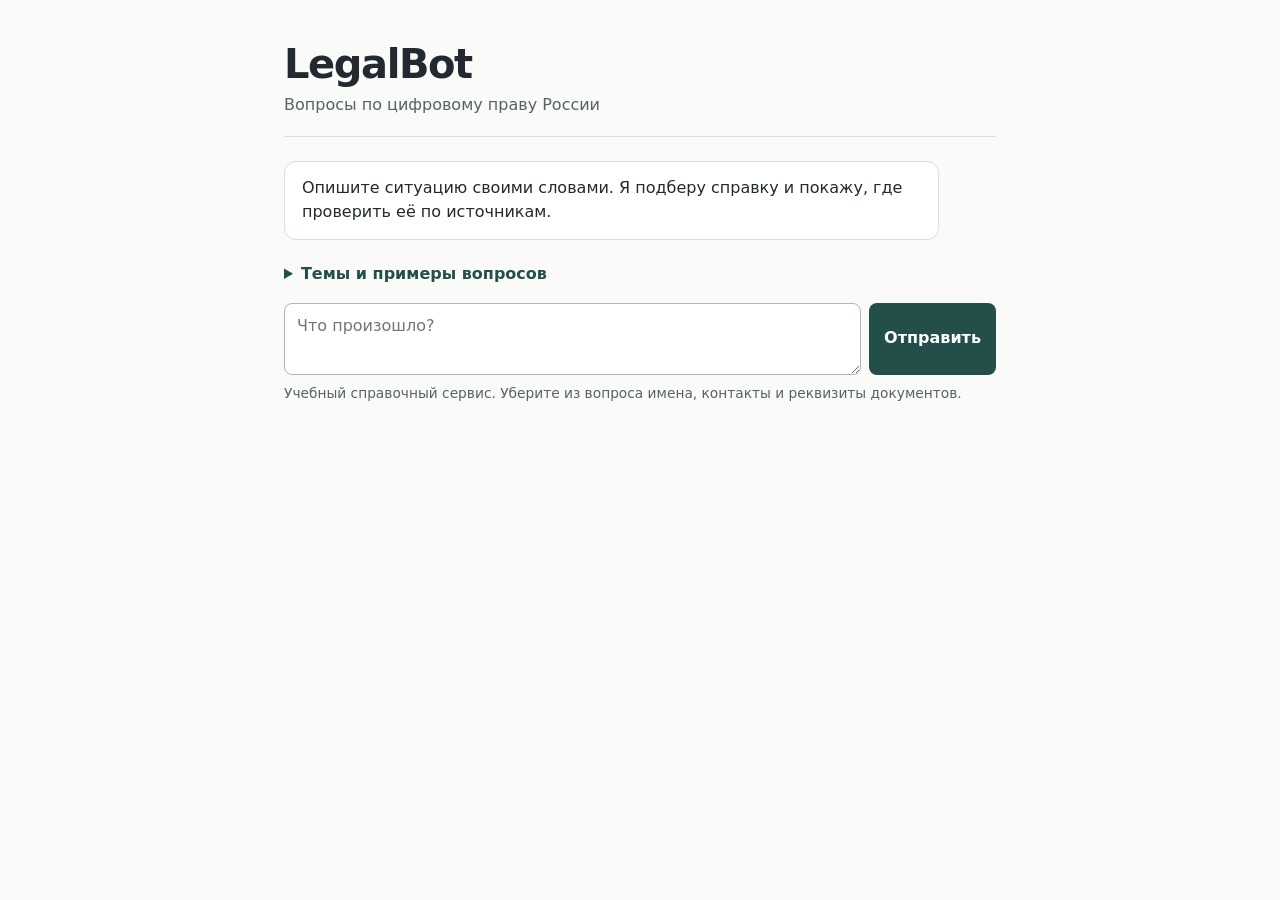
==== site/index.html @ 78eb493a "Add LegalBot and standalone GitHub Pages chat" ====
<!doctype html>
<html lang="ru">
<head>
  <meta charset="utf-8">
  <meta name="viewport" content="width=device-width, initial-scale=1">
  <title>LegalBot — вопросы по цифровому праву</title>
  <link rel="stylesheet" href="./style.css">
  <script src="./config.js" defer></script>
  <script src="./chat.js" defer></script>
</head>
<body>
  <main class="shell">
    <header class="header">
      <h1>LegalBot</h1>
      <p>Вопросы по цифровому праву России</p>
    </header>
    <div id="conversation" class="conversation" role="log" aria-label="Чат">
      <article class="message bot">
        <p>Опишите ситуацию своими словами. Я подберу справку и покажу, где проверить её по источникам.</p>
      </article>
    </div>
    <details class="examples">
      <summary>Темы и примеры вопросов</summary>
      <div id="topics">Загружаем темы…</div>
    </details>
    <form id="question-form">
      <label for="question" class="sr-only">Ваш вопрос</label>
      <div class="composer">
        <textarea id="question" rows="2" minlength="3" maxlength="1200" required placeholder="Что произошло?"></textarea>
        <button id="send">Отправить</button>
      </div>
      <p class="note">Учебный справочный сервис. Уберите из вопроса имена, контакты и реквизиты документов.</p>
    </form>
  </main>
</body>
</html>
---- site/style.css ----
:root {
  color-scheme: light;
  font-family: Inter, system-ui, sans-serif;
  color: #222930;
  background: #fafaf8;
  line-height: 1.55;
  --accent: #234e49;
  --muted: #556367;
  --border: #d9dfda;
}

* { box-sizing: border-box; }
body { margin: 0; }
a { color: var(--accent); text-underline-offset: 0.2em; overflow-wrap: anywhere; }
button, textarea, input { font: inherit; }
button, summary { cursor: pointer; }
:focus-visible { outline: 2px solid #367e71; outline-offset: 3px; }
.shell { max-width: 760px; margin: 0 auto; padding: 42px 24px; }
.header { border-bottom: 1px solid var(--border); padding-bottom: 18px; margin-bottom: 24px; }
.header h1 { margin: 0; line-height: 1.12; font-size: clamp(1.8rem, 4vw, 2.5rem); letter-spacing: -0.035em; }
.header p { margin: 6px 0 0; color: var(--muted); }
.conversation { display: grid; gap: 12px; }
.message { max-width: 92%; padding: 14px 17px; border-radius: 12px; overflow-wrap: anywhere; }
.message p { margin: 0; }
.message.bot { background: #fff; border: 1px solid var(--border); justify-self: start; }
.message.user { background: #e3ede8; justify-self: end; white-space: pre-wrap; }
.message h2 { font-size: 1.15rem; margin: 3px 0 8px; line-height: 1.3; }
.message h3 { font-size: 0.96rem; margin: 14px 0 3px; }
.category, .note { color: var(--muted); font-size: 0.86rem; }
.sources { margin: 0; padding-inline-start: 20px; }
.sources li + li { margin-top: 5px; }
.sources li p { color: var(--muted); }
.examples { margin: 18px 0 12px; }
summary { color: var(--accent); font-weight: 600; padding: 4px 0; }
.topic { padding: 4px 0 4px 12px; border-left: 1px solid var(--border); }
.topic:first-child { margin-top: 8px; }
.composer { display: flex; align-items: stretch; gap: 8px; }
textarea, input { min-width: 0; flex: 1; padding: 10px 12px; color: inherit; border: 1px solid #abbab2; border-radius: 8px; background: #fff; }
textarea { resize: vertical; }
button { padding: 8px 14px; border: 1px solid transparent; border-radius: 8px; background: var(--accent); color: #fff; font-weight: 600; }
button:disabled { opacity: 0.55; cursor: wait; }
.choice { display: block; margin: 6px 0 0; text-align: left; color: var(--accent); background: #f0f5f0; border-color: var(--border); font-weight: 500; }
.note { margin: 8px 0 0; }
.stats-form label { display: block; margin-bottom: 4px; }
#stats section { border-top: 1px solid var(--border); margin-top: 14px; }
#stats h2 { font-size: 1.1rem; margin-bottom: 8px; }
.chart-row { display: grid; align-items: center; grid-template-columns: minmax(0, 2fr) minmax(55px, 1fr) 2.5rem; gap: 8px; font-size: 0.93rem; }
.chart-row span:last-child { text-align: right; }
meter { width: 100%; }
.back { display: inline-block; margin-top: 18px; }
.sr-only { position: absolute; width: 1px; height: 1px; padding: 0; margin: -1px; overflow: hidden; clip-path: inset(50%); white-space: nowrap; }

@media (max-width: 480px) {
  .shell { padding: 26px 14px; }
  .message { max-width: 97%; padding: 11px 12px; }
  .composer { flex-wrap: wrap; }
  .composer > textarea { flex-basis: 100%; }
}
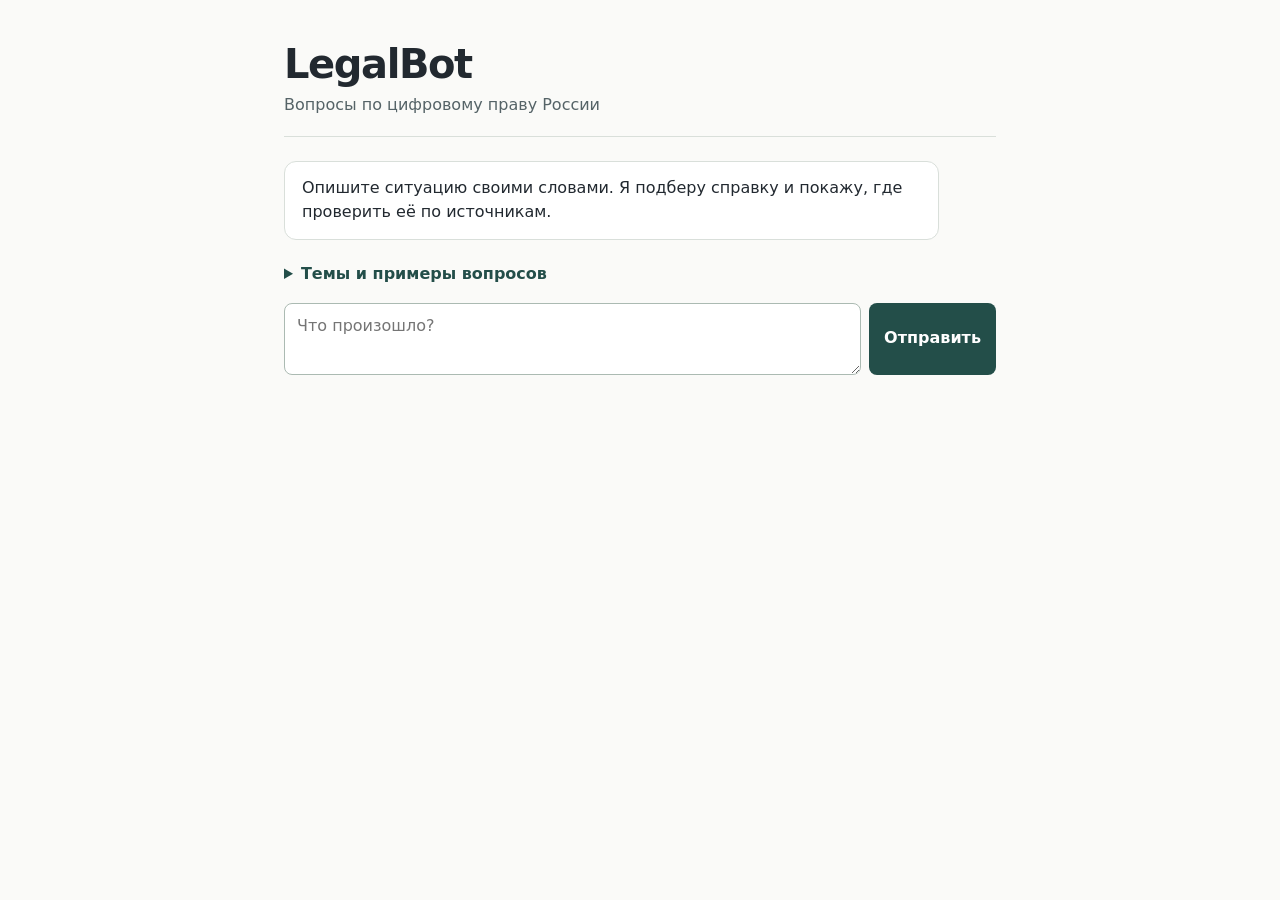
==== commit 1ea3fd2d: "Remove redundant notice from the chat form" ====
--- a/site/index.html
+++ b/site/index.html
@@ -29,7 +29,6 @@
         <textarea id="question" rows="2" minlength="3" maxlength="1200" required placeholder="Что произошло?"></textarea>
         <button id="send">Отправить</button>
       </div>
-      <p class="note">Учебный справочный сервис. Уберите из вопроса имена, контакты и реквизиты документов.</p>
     </form>
   </main>
 </body>
--- a/site/style.css
+++ b/site/style.css
@@ -22,14 +22,22 @@
 .conversation { display: grid; gap: 12px; }
 .message { max-width: 92%; padding: 14px 17px; border-radius: 12px; overflow-wrap: anywhere; }
 .message p { margin: 0; }
+.message .answer + .answer { margin-top: 0.65em; }
 .message.bot { background: #fff; border: 1px solid var(--border); justify-self: start; }
 .message.user { background: #e3ede8; justify-self: end; white-space: pre-wrap; }
 .message h2 { font-size: 1.15rem; margin: 3px 0 8px; line-height: 1.3; }
 .message h3 { font-size: 0.96rem; margin: 14px 0 3px; }
-.category, .note { color: var(--muted); font-size: 0.86rem; }
+.category { color: var(--muted); font-size: 0.86rem; }
 .sources { margin: 0; padding-inline-start: 20px; }
 .sources li + li { margin-top: 5px; }
 .sources li p { color: var(--muted); }
+.legal-norms details + details { margin-top: 6px; }
+.legal-norms blockquote {
+  margin: 8px 0;
+  padding-inline-start: 12px;
+  border-inline-start: 2px solid var(--border);
+  white-space: pre-wrap;
+}
 .examples { margin: 18px 0 12px; }
 summary { color: var(--accent); font-weight: 600; padding: 4px 0; }
 .topic { padding: 4px 0 4px 12px; border-left: 1px solid var(--border); }
@@ -40,7 +48,6 @@
 button { padding: 8px 14px; border: 1px solid transparent; border-radius: 8px; background: var(--accent); color: #fff; font-weight: 600; }
 button:disabled { opacity: 0.55; cursor: wait; }
 .choice { display: block; margin: 6px 0 0; text-align: left; color: var(--accent); background: #f0f5f0; border-color: var(--border); font-weight: 500; }
-.note { margin: 8px 0 0; }
 .stats-form label { display: block; margin-bottom: 4px; }
 #stats section { border-top: 1px solid var(--border); margin-top: 14px; }
 #stats h2 { font-size: 1.1rem; margin-bottom: 8px; }
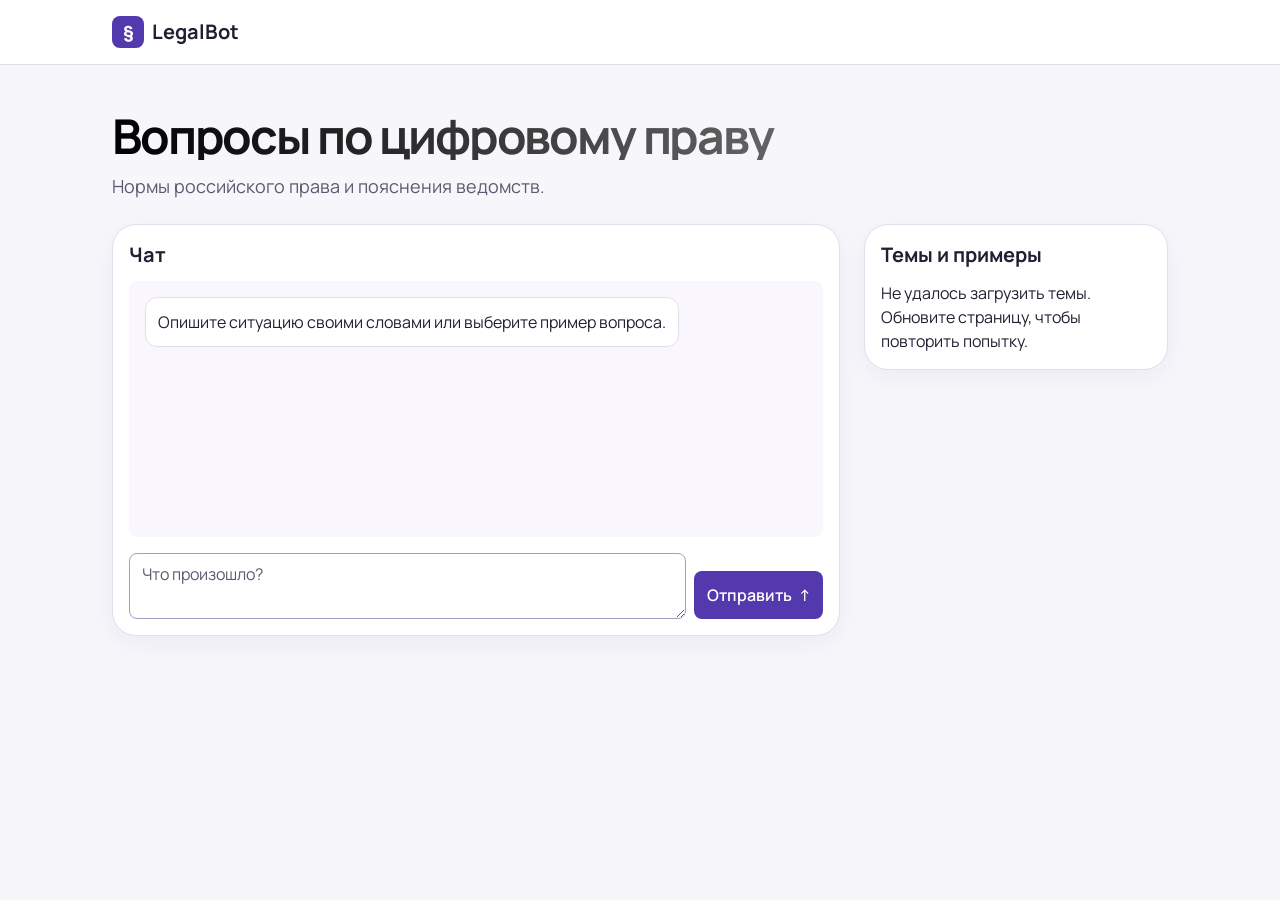
==== commit bfe9f922: "Redesign the LegalBot chat interface" ====
--- a/site/index.html
+++ b/site/index.html
@@ -4,32 +4,53 @@
   <meta charset="utf-8">
   <meta name="viewport" content="width=device-width, initial-scale=1">
   <title>LegalBot — вопросы по цифровому праву</title>
+  <meta name="description" content="Справочный чат по цифровому праву России. Найдите ответ, прочитайте текст статьи и пояснения ведомств.">
+  <meta name="theme-color" content="#f7f6fb">
+  <meta property="og:title" content="LegalBot — вопросы по цифровому праву">
+  <meta property="og:description" content="Ответы на вопросы о персональных данных, покупках в интернете, электронной подписи и других темах цифрового права.">
+  <link rel="icon" type="image/png" href="[data-uri]">
   <link rel="stylesheet" href="./style.css">
   <script src="./config.js" defer></script>
   <script src="./chat.js" defer></script>
 </head>
 <body>
-  <main class="shell">
-    <header class="header">
-      <h1>LegalBot</h1>
-      <p>Вопросы по цифровому праву России</p>
+  <a class="skip-link" href="#question">Перейти к вопросу</a>
+  <header class="masthead">
+    <div class="masthead-inner">
+      <a class="brand" href="./" aria-current="page"><span class="brand-mark" aria-hidden="true">§</span>LegalBot</a>
+    </div>
+  </header>
+  <main class="workspace">
+    <header class="intro">
+      <h1>Вопросы по цифровому праву</h1>
+      <p>Нормы российского права и пояснения ведомств.</p>
     </header>
-    <div id="conversation" class="conversation" role="log" aria-label="Чат">
-      <article class="message bot">
-        <p>Опишите ситуацию своими словами. Я подберу справку и покажу, где проверить её по источникам.</p>
-      </article>
-    </div>
-    <details class="examples">
-      <summary>Темы и примеры вопросов</summary>
-      <div id="topics">Загружаем темы…</div>
-    </details>
-    <form id="question-form">
-      <label for="question" class="sr-only">Ваш вопрос</label>
-      <div class="composer">
-        <textarea id="question" rows="2" minlength="3" maxlength="1200" required placeholder="Что произошло?"></textarea>
-        <button id="send">Отправить</button>
+    <section class="chat" aria-labelledby="chat-title">
+      <header class="chat-header">
+        <h2 id="chat-title">Чат</h2>
+      </header>
+      <div id="conversation" class="conversation" role="log" aria-label="Диалог">
+        <article class="message bot greeting">
+          <p>Опишите ситуацию своими словами или выберите пример вопроса.</p>
+        </article>
       </div>
-    </form>
+      <form id="question-form">
+        <label for="question" class="sr-only">Ваш вопрос</label>
+        <div class="composer">
+          <textarea id="question" rows="2" minlength="3" maxlength="1200" required placeholder="Что произошло?"></textarea>
+          <button id="send">Отправить <span aria-hidden="true">↑</span></button>
+        </div>
+      </form>
+    </section>
+    <aside class="topic-panel" aria-label="Темы и примеры вопросов">
+      <h2>Темы и примеры</h2>
+      <div id="topics" aria-busy="true">
+        <span class="sr-only">Загружаем темы</span>
+        <div class="topic-skeleton" aria-hidden="true"></div>
+        <div class="topic-skeleton" aria-hidden="true"></div>
+        <div class="topic-skeleton" aria-hidden="true"></div>
+      </div>
+    </aside>
   </main>
 </body>
 </html>
--- a/site/style.css
+++ b/site/style.css
@@ -1,12 +1,20 @@
+@import url("https://fonts.googleapis.com/css2?family=Manrope:wght@400;500;600;700&display=swap");
+
 :root {
   color-scheme: light;
-  font-family: Inter, system-ui, sans-serif;
-  color: #222930;
-  background: #fafaf8;
-  line-height: 1.55;
-  --accent: #234e49;
-  --muted: #556367;
-  --border: #d9dfda;
+  font-family: Manrope, system-ui, sans-serif;
+  color: #231f32;
+  background: #f7f6fb;
+  font-size: 1rem;
+  line-height: 1.5rem;
+  --accent: #5438ad;
+  --accent-hover: #442991;
+  --accent-soft: #eee9fb;
+  --muted: #5f586f;
+  --border: #e3deec;
+  --paper: #fff;
+  --panel: #f9f7fd;
+  --motion: cubic-bezier(0.22, 1, 0.36, 1);
 }
 
 * { box-sizing: border-box; }
@@ -14,52 +22,264 @@
 a { color: var(--accent); text-underline-offset: 0.2em; overflow-wrap: anywhere; }
 button, textarea, input { font: inherit; }
 button, summary { cursor: pointer; }
-:focus-visible { outline: 2px solid #367e71; outline-offset: 3px; }
-.shell { max-width: 760px; margin: 0 auto; padding: 42px 24px; }
-.header { border-bottom: 1px solid var(--border); padding-bottom: 18px; margin-bottom: 24px; }
-.header h1 { margin: 0; line-height: 1.12; font-size: clamp(1.8rem, 4vw, 2.5rem); letter-spacing: -0.035em; }
-.header p { margin: 6px 0 0; color: var(--muted); }
-.conversation { display: grid; gap: 12px; }
-.message { max-width: 92%; padding: 14px 17px; border-radius: 12px; overflow-wrap: anywhere; }
+:focus-visible { outline: 2px solid var(--accent); outline-offset: 2px; }
+p { text-wrap: pretty; }
+h1, h2, h3 { text-wrap: balance; }
+
+.skip-link {
+  position: absolute;
+  z-index: 2;
+  top: 8px;
+  left: 8px;
+  transform: translateY(-150%);
+  padding: 8px 12px;
+  border-radius: 8px;
+  background: var(--paper);
+}
+.skip-link:focus { transform: none; }
+.masthead {
+  background: var(--paper);
+  box-shadow: 0 1px var(--border);
+}
+.masthead-inner, .workspace {
+  max-width: 1120px;
+  margin-inline: auto;
+  padding-inline: 32px;
+}
+.masthead-inner { padding-block: 16px; }
+.brand {
+  display: inline-flex;
+  align-items: center;
+  gap: 8px;
+  color: #231f32;
+  text-decoration: none;
+  font-size: 1.25rem;
+  line-height: 1.75rem;
+  font-weight: 700;
+}
+.brand-mark {
+  display: grid;
+  place-items: center;
+  width: 32px;
+  height: 32px;
+  border-radius: 8px;
+  background: var(--accent);
+  color: #fff;
+}
+.workspace {
+  display: grid;
+  grid-template-columns: minmax(0, 1fr) minmax(0, 304px);
+  align-items: start;
+  gap: 24px;
+  padding-block: 48px;
+}
+.intro { grid-column: 1 / -1; }
+.intro h1 {
+  max-width: 680px;
+  margin: 0;
+  font-size: 3rem;
+  line-height: 1;
+  letter-spacing: -0.045em;
+  font-weight: 700;
+  color: #211835;
+}
+@supports (background-clip: text) {
+  .intro h1 {
+    background-image: linear-gradient(90deg, #000, #666);
+    background-clip: text;
+    color: transparent;
+  }
+}
+.intro p {
+  max-width: 680px;
+  margin: 12px 0 0;
+  color: var(--muted);
+  font-size: 1.125rem;
+  line-height: 1.75rem;
+}
+.chat, .topic-panel {
+  border: 1px solid var(--border);
+  border-radius: 24px;
+  background: var(--paper);
+  box-shadow: 0 8px 24px rgb(49 34 81 / 5%);
+  min-width: 0;
+}
+.chat { padding: 16px; }
+.chat-header, .topic-panel > h2 { margin-bottom: 12px; }
+.chat-header h2, .topic-panel > h2 {
+  font-size: 1.25rem;
+  line-height: 1.75rem;
+  font-weight: 700;
+}
+.chat-header h2 { margin: 0; }
+.conversation {
+  display: grid;
+  gap: 12px;
+  align-content: start;
+  min-height: 256px;
+  max-height: min(52vh, 576px);
+  overflow: auto;
+  padding: 16px;
+  border-radius: 8px;
+  background: var(--panel);
+  scrollbar-color: #a79bbf var(--panel);
+}
+.message {
+  min-width: 0;
+  padding: 12px;
+  overflow-wrap: anywhere;
+  animation: message-in 500ms var(--motion) both;
+}
+@keyframes message-in {
+  from { opacity: 0; transform: translateY(8px); }
+  to { opacity: 1; transform: none; }
+}
 .message p { margin: 0; }
-.message .answer + .answer { margin-top: 0.65em; }
-.message.bot { background: #fff; border: 1px solid var(--border); justify-self: start; }
-.message.user { background: #e3ede8; justify-self: end; white-space: pre-wrap; }
-.message h2 { font-size: 1.15rem; margin: 3px 0 8px; line-height: 1.3; }
-.message h3 { font-size: 0.96rem; margin: 14px 0 3px; }
-.category { color: var(--muted); font-size: 0.86rem; }
-.sources { margin: 0; padding-inline-start: 20px; }
-.sources li + li { margin-top: 5px; }
+.message .answer { max-width: 65ch; }
+.message .answer + .answer { margin-top: 12px; }
+.message.bot {
+  background: var(--paper);
+  border: 1px solid var(--border);
+  justify-self: start;
+  border-radius: 12px;
+}
+.message.bot:not(.greeting) { width: 100%; }
+.message.user {
+  max-width: 88%;
+  background: var(--accent-soft);
+  color: #31204e;
+  justify-self: end;
+  white-space: pre-wrap;
+  border-radius: 12px;
+}
+.message h2 {
+  font-size: 1.25rem;
+  line-height: 1.75rem;
+  margin: 4px 0 8px;
+}
+.message h3 {
+  font-size: 1rem;
+  line-height: 1.5rem;
+  margin: 16px 0 4px;
+}
+.category { color: var(--muted); font-size: 0.875rem; line-height: 1.25rem; }
+.sources { margin: 0; padding-inline-start: 16px; }
+.sources li + li { margin-top: 8px; }
 .sources li p { color: var(--muted); }
-.legal-norms details + details { margin-top: 6px; }
+.legal-norms details {
+  padding: 8px 12px;
+  border: 1px solid var(--border);
+  border-radius: 8px;
+  background: var(--panel);
+}
+.legal-norms details + details { margin-top: 8px; }
 .legal-norms blockquote {
-  margin: 8px 0;
-  padding-inline-start: 12px;
-  border-inline-start: 2px solid var(--border);
+  max-width: 65ch;
+  margin: 8px 0 0;
+  padding: 12px;
+  border-radius: 4px;
+  background: var(--paper);
   white-space: pre-wrap;
 }
-.examples { margin: 18px 0 12px; }
-summary { color: var(--accent); font-weight: 600; padding: 4px 0; }
-.topic { padding: 4px 0 4px 12px; border-left: 1px solid var(--border); }
-.topic:first-child { margin-top: 8px; }
+summary { color: var(--accent); font-weight: 600; text-wrap: pretty; }
+summary:hover, a:hover { color: var(--accent-hover); }
+.topic-panel { padding: 16px; }
+.topic-panel > h2 { margin-top: 0; }
+.topic {
+  padding: 8px;
+  border: 1px solid var(--border);
+  border-radius: 8px;
+}
+.topic + .topic { margin-top: 8px; }
+.topic[open] { background: var(--panel); }
+.topic summary { font-size: 0.875rem; line-height: 1.25rem; }
+.topic-skeleton {
+  height: 40px;
+  border-radius: 8px;
+  background: var(--panel);
+}
+.topic-skeleton + .topic-skeleton { margin-top: 8px; }
+.chat form { margin-top: 16px; }
 .composer { display: flex; align-items: stretch; gap: 8px; }
-textarea, input { min-width: 0; flex: 1; padding: 10px 12px; color: inherit; border: 1px solid #abbab2; border-radius: 8px; background: #fff; }
+textarea, input {
+  min-width: 0;
+  flex: 1;
+  padding: 8px 12px;
+  color: inherit;
+  border: 1px solid #a79bbf;
+  border-radius: 8px;
+  background: var(--paper);
+}
 textarea { resize: vertical; }
-button { padding: 8px 14px; border: 1px solid transparent; border-radius: 8px; background: var(--accent); color: #fff; font-weight: 600; }
+textarea::placeholder { color: var(--muted); }
+button {
+  padding: 8px 12px;
+  border: 1px solid transparent;
+  border-radius: 8px;
+  background: var(--accent);
+  color: #fff;
+  font-weight: 600;
+  transition: transform 500ms var(--motion), opacity 300ms var(--motion);
+}
+#send { align-self: end; min-height: 48px; }
+#send span { margin-inline-start: 4px; }
+button:hover:not(:disabled) { background: var(--accent-hover); }
+button:active:not(:disabled) { transform: scale(0.98); }
 button:disabled { opacity: 0.55; cursor: wait; }
-.choice { display: block; margin: 6px 0 0; text-align: left; color: var(--accent); background: #f0f5f0; border-color: var(--border); font-weight: 500; }
+.choice {
+  display: block;
+  margin-top: 8px;
+  text-align: left;
+  color: var(--accent);
+  background: var(--accent-soft);
+  font-weight: 600;
+}
+.choice:hover:not(:disabled) { background: #e7dff8; }
+.topic .choice { font-size: 0.875rem; line-height: 1.25rem; }
+
+.shell { max-width: 760px; margin-inline: auto; padding: 40px 24px; }
+.header { margin-bottom: 24px; }
+.header h1 { margin: 0; font-size: 2.25rem; line-height: 2.5rem; }
+.header p { margin: 8px 0 0; color: var(--muted); }
 .stats-form label { display: block; margin-bottom: 4px; }
-#stats section { border-top: 1px solid var(--border); margin-top: 14px; }
-#stats h2 { font-size: 1.1rem; margin-bottom: 8px; }
-.chart-row { display: grid; align-items: center; grid-template-columns: minmax(0, 2fr) minmax(55px, 1fr) 2.5rem; gap: 8px; font-size: 0.93rem; }
-.chart-row span:last-child { text-align: right; }
+#stats section { border: 1px solid var(--border); border-radius: 12px; padding: 12px; margin-top: 12px; }
+#stats h2 { font-size: 1.125rem; line-height: 1.75rem; margin: 0 0 8px; }
+.chart-row {
+  display: grid;
+  align-items: center;
+  grid-template-columns: minmax(0, 2fr) minmax(0, 1fr) 2.5rem;
+  gap: 8px;
+  font-size: 0.875rem;
+  line-height: 1.25rem;
+}
+.chart-row span:last-child { text-align: right; font-variant-numeric: tabular-nums; }
 meter { width: 100%; }
-.back { display: inline-block; margin-top: 18px; }
-.sr-only { position: absolute; width: 1px; height: 1px; padding: 0; margin: -1px; overflow: hidden; clip-path: inset(50%); white-space: nowrap; }
-
+.back { display: inline-block; margin-top: 16px; }
+.sr-only {
+  position: absolute;
+  width: 1px;
+  height: 1px;
+  padding: 0;
+  margin: 0;
+  overflow: hidden;
+  clip-path: inset(50%);
+  white-space: nowrap;
+}
+
+@media (max-width: 780px) {
+  .workspace { grid-template-columns: minmax(0, 1fr); padding-block: 32px; }
+  .masthead-inner, .workspace { padding-inline: 16px; }
+  .intro h1 { font-size: 2.25rem; line-height: 2.5rem; }
+}
 @media (max-width: 480px) {
-  .shell { padding: 26px 14px; }
-  .message { max-width: 97%; padding: 11px 12px; }
+  .workspace { gap: 16px; }
+  .chat, .topic-panel { padding: 12px; border-radius: 16px; }
+  .conversation { padding: 8px; border-radius: 4px; min-height: 192px; max-height: 48vh; }
+  .message.user { max-width: 95%; }
   .composer { flex-wrap: wrap; }
   .composer > textarea { flex-basis: 100%; }
-}
+  #send { width: 100%; }
+}
+@media (prefers-reduced-motion: reduce) {
+  *, *::before, *::after { animation: none !important; transition: none !important; }
+}
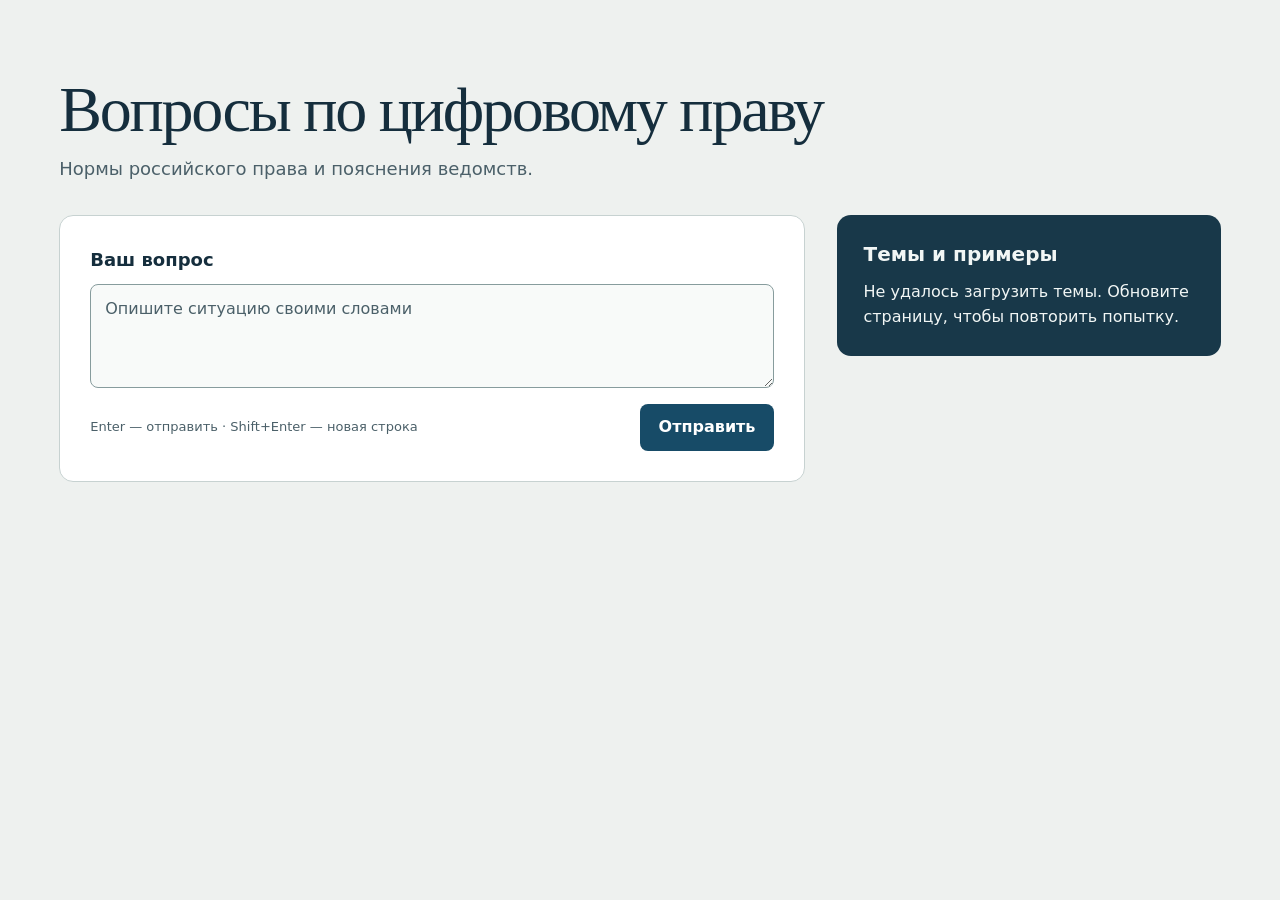
==== commit 28aa2839: "Redesign LegalBot around the question form" ====
--- a/site/index.html
+++ b/site/index.html
@@ -5,7 +5,7 @@
   <meta name="viewport" content="width=device-width, initial-scale=1">
   <title>LegalBot — вопросы по цифровому праву</title>
   <meta name="description" content="Справочный чат по цифровому праву России. Найдите ответ, прочитайте текст статьи и пояснения ведомств.">
-  <meta name="theme-color" content="#f7f6fb">
+  <meta name="theme-color" content="#eef1ef">
   <meta property="og:title" content="LegalBot — вопросы по цифровому праву">
   <meta property="og:description" content="Ответы на вопросы о персональных данных, покупках в интернете, электронной подписи и других темах цифрового права.">
   <link rel="icon" type="image/png" href="[data-uri]">
@@ -15,35 +15,25 @@
 </head>
 <body>
   <a class="skip-link" href="#question">Перейти к вопросу</a>
-  <header class="masthead">
-    <div class="masthead-inner">
-      <a class="brand" href="./" aria-current="page"><span class="brand-mark" aria-hidden="true">§</span>LegalBot</a>
-    </div>
-  </header>
   <main class="workspace">
     <header class="intro">
       <h1>Вопросы по цифровому праву</h1>
       <p>Нормы российского права и пояснения ведомств.</p>
     </header>
-    <section class="chat" aria-labelledby="chat-title">
-      <header class="chat-header">
-        <h2 id="chat-title">Чат</h2>
-      </header>
-      <div id="conversation" class="conversation" role="log" aria-label="Диалог">
-        <article class="message bot greeting">
-          <p>Опишите ситуацию своими словами или выберите пример вопроса.</p>
-        </article>
-      </div>
-      <form id="question-form">
-        <label for="question" class="sr-only">Ваш вопрос</label>
-        <div class="composer">
-          <textarea id="question" rows="2" minlength="3" maxlength="1200" required placeholder="Что произошло?"></textarea>
-          <button id="send">Отправить <span aria-hidden="true">↑</span></button>
+    <section class="chat" aria-label="Чат">
+      <form id="question-form" class="question-form">
+        <label for="question">Ваш вопрос</label>
+        <textarea id="question" rows="3" minlength="3" maxlength="1200" required placeholder="Опишите ситуацию своими словами"></textarea>
+        <div class="question-actions">
+          <p class="keyboard-hint">Enter — отправить · Shift+Enter — новая строка</p>
+          <button id="send" type="submit">Отправить</button>
         </div>
       </form>
+      <div id="conversation" class="conversation" role="log" aria-label="Диалог"></div>
+      <a class="ask-again" href="#question">Задать ещё вопрос</a>
     </section>
-    <aside class="topic-panel" aria-label="Темы и примеры вопросов">
-      <h2>Темы и примеры</h2>
+    <aside class="topic-panel" aria-labelledby="topics-title">
+      <h2 id="topics-title">Темы и примеры</h2>
       <div id="topics" aria-busy="true">
         <span class="sr-only">Загружаем темы</span>
         <div class="topic-skeleton" aria-hidden="true"></div>
--- a/site/style.css
+++ b/site/style.css
@@ -1,285 +1,377 @@
-@import url("https://fonts.googleapis.com/css2?family=Manrope:wght@400;500;600;700&display=swap");
+@font-face {
+  font-family: "PT Serif";
+  src: url("./pt-serif-regular.ttf") format("truetype");
+  font-style: normal;
+  font-weight: 400;
+  font-display: swap;
+}
 
 :root {
   color-scheme: light;
-  font-family: Manrope, system-ui, sans-serif;
-  color: #231f32;
-  background: #f7f6fb;
-  font-size: 1rem;
-  line-height: 1.5rem;
-  --accent: #5438ad;
-  --accent-hover: #442991;
-  --accent-soft: #eee9fb;
-  --muted: #5f586f;
-  --border: #e3deec;
+  font-family: "Segoe UI", system-ui, sans-serif;
+  color: #152e3d;
+  background: #eef1ef;
+  line-height: 1.55;
+  scrollbar-color: #8b9c9e #eef1ef;
+  --ink: #152e3d;
+  --muted: #4b6069;
   --paper: #fff;
-  --panel: #f9f7fd;
-  --motion: cubic-bezier(0.22, 1, 0.36, 1);
+  --surface: #f8faf9;
+  --line: #c7d2d1;
+  --control-line: #879c9d;
+  --accent: #174b67;
+  --accent-hover: #103749;
+  --accent-soft: #e0edf1;
+  --rail: #183849;
+  --rail-open: #244b5c;
+  --rail-line: #537081;
+  --rail-ink: #f1f6f5;
+  --tab: #f1d286;
+  --radius: 14px;
 }
 
 * { box-sizing: border-box; }
 body { margin: 0; }
-a { color: var(--accent); text-underline-offset: 0.2em; overflow-wrap: anywhere; }
+a {
+  color: var(--accent);
+  text-underline-offset: 0.2em;
+  overflow-wrap: anywhere;
+}
+a:hover { color: var(--accent-hover); }
 button, textarea, input { font: inherit; }
 button, summary { cursor: pointer; }
-:focus-visible { outline: 2px solid var(--accent); outline-offset: 2px; }
-p { text-wrap: pretty; }
-h1, h2, h3 { text-wrap: balance; }
+:focus-visible {
+  outline: 2px solid var(--accent);
+  outline-offset: 3px;
+}
+::selection { background: var(--tab); color: var(--ink); }
 
 .skip-link {
   position: absolute;
   z-index: 2;
-  top: 8px;
-  left: 8px;
-  transform: translateY(-150%);
-  padding: 8px 12px;
+  inset: 12px auto auto 12px;
+  clip-path: inset(50%);
+  padding: 12px 16px;
   border-radius: 8px;
   background: var(--paper);
 }
-.skip-link:focus { transform: none; }
-.masthead {
-  background: var(--paper);
-  box-shadow: 0 1px var(--border);
-}
-.masthead-inner, .workspace {
-  max-width: 1120px;
+.skip-link:focus { clip-path: none; }
+
+.workspace, .admin {
   margin-inline: auto;
-  padding-inline: 32px;
-}
-.masthead-inner { padding-block: 16px; }
-.brand {
-  display: inline-flex;
-  align-items: center;
-  gap: 8px;
-  color: #231f32;
-  text-decoration: none;
-  font-size: 1.25rem;
-  line-height: 1.75rem;
-  font-weight: 700;
-}
-.brand-mark {
-  display: grid;
-  place-items: center;
-  width: 32px;
-  height: 32px;
-  border-radius: 8px;
-  background: var(--accent);
-  color: #fff;
+  padding: clamp(36px, 6vw, 80px) clamp(20px, 4vw, 52px);
 }
 .workspace {
   display: grid;
-  grid-template-columns: minmax(0, 1fr) minmax(0, 304px);
+  grid-template-columns: minmax(0, 1fr) minmax(290px, 33%);
   align-items: start;
-  gap: 24px;
-  padding-block: 48px;
-}
-.intro { grid-column: 1 / -1; }
+  gap: 32px;
+  max-width: 1264px;
+}
+.workspace > .intro { grid-column: 1 / -1; }
+
 .intro h1 {
-  max-width: 680px;
   margin: 0;
-  font-size: 3rem;
-  line-height: 1;
-  letter-spacing: -0.045em;
-  font-weight: 700;
-  color: #211835;
-}
-@supports (background-clip: text) {
-  .intro h1 {
-    background-image: linear-gradient(90deg, #000, #666);
-    background-clip: text;
-    color: transparent;
-  }
+  max-width: 24ch;
+  font-family: "PT Serif", Georgia, serif;
+  font-size: clamp(2.35rem, 5vw, 4.4rem);
+  font-weight: 400;
+  line-height: 1.04;
+  letter-spacing: -0.035em;
+  text-wrap: balance;
 }
 .intro p {
-  max-width: 680px;
   margin: 12px 0 0;
+  max-width: 65ch;
   color: var(--muted);
+  font-size: clamp(1rem, 1.5vw, 1.125rem);
+}
+
+.question-form, .stats-form {
+  padding: clamp(18px, 3vw, 30px);
+  border: 1px solid var(--line);
+  border-radius: var(--radius);
+  background: var(--paper);
+}
+.question-form label, .stats-form label {
+  display: block;
+  margin-bottom: 10px;
   font-size: 1.125rem;
-  line-height: 1.75rem;
-}
-.chat, .topic-panel {
-  border: 1px solid var(--border);
-  border-radius: 24px;
-  background: var(--paper);
-  box-shadow: 0 8px 24px rgb(49 34 81 / 5%);
-  min-width: 0;
-}
-.chat { padding: 16px; }
-.chat-header, .topic-panel > h2 { margin-bottom: 12px; }
-.chat-header h2, .topic-panel > h2 {
-  font-size: 1.25rem;
-  line-height: 1.75rem;
-  font-weight: 700;
-}
-.chat-header h2 { margin: 0; }
-.conversation {
-  display: grid;
-  gap: 12px;
-  align-content: start;
-  min-height: 256px;
-  max-height: min(52vh, 576px);
-  overflow: auto;
-  padding: 16px;
-  border-radius: 8px;
-  background: var(--panel);
-  scrollbar-color: #a79bbf var(--panel);
-}
-.message {
-  min-width: 0;
-  padding: 12px;
-  overflow-wrap: anywhere;
-  animation: message-in 500ms var(--motion) both;
-}
-@keyframes message-in {
-  from { opacity: 0; transform: translateY(8px); }
-  to { opacity: 1; transform: none; }
-}
-.message p { margin: 0; }
-.message .answer { max-width: 65ch; }
-.message .answer + .answer { margin-top: 12px; }
-.message.bot {
-  background: var(--paper);
-  border: 1px solid var(--border);
-  justify-self: start;
-  border-radius: 12px;
-}
-.message.bot:not(.greeting) { width: 100%; }
-.message.user {
-  max-width: 88%;
-  background: var(--accent-soft);
-  color: #31204e;
-  justify-self: end;
-  white-space: pre-wrap;
-  border-radius: 12px;
-}
-.message h2 {
-  font-size: 1.25rem;
-  line-height: 1.75rem;
-  margin: 4px 0 8px;
-}
-.message h3 {
-  font-size: 1rem;
-  line-height: 1.5rem;
-  margin: 16px 0 4px;
-}
-.category { color: var(--muted); font-size: 0.875rem; line-height: 1.25rem; }
-.sources { margin: 0; padding-inline-start: 16px; }
-.sources li + li { margin-top: 8px; }
-.sources li p { color: var(--muted); }
-.legal-norms details {
-  padding: 8px 12px;
-  border: 1px solid var(--border);
-  border-radius: 8px;
-  background: var(--panel);
-}
-.legal-norms details + details { margin-top: 8px; }
-.legal-norms blockquote {
-  max-width: 65ch;
-  margin: 8px 0 0;
-  padding: 12px;
-  border-radius: 4px;
-  background: var(--paper);
-  white-space: pre-wrap;
-}
-summary { color: var(--accent); font-weight: 600; text-wrap: pretty; }
-summary:hover, a:hover { color: var(--accent-hover); }
-.topic-panel { padding: 16px; }
-.topic-panel > h2 { margin-top: 0; }
-.topic {
-  padding: 8px;
-  border: 1px solid var(--border);
-  border-radius: 8px;
-}
-.topic + .topic { margin-top: 8px; }
-.topic[open] { background: var(--panel); }
-.topic summary { font-size: 0.875rem; line-height: 1.25rem; }
-.topic-skeleton {
-  height: 40px;
-  border-radius: 8px;
-  background: var(--panel);
-}
-.topic-skeleton + .topic-skeleton { margin-top: 8px; }
-.chat form { margin-top: 16px; }
-.composer { display: flex; align-items: stretch; gap: 8px; }
+  font-weight: 650;
+}
 textarea, input {
   min-width: 0;
-  flex: 1;
-  padding: 8px 12px;
-  color: inherit;
-  border: 1px solid #a79bbf;
+  padding: 12px 14px;
+  color: var(--ink);
+  caret-color: var(--accent);
+  border: 1px solid var(--control-line);
   border-radius: 8px;
-  background: var(--paper);
-}
-textarea { resize: vertical; }
+  background: var(--surface);
+}
+textarea {
+  display: block;
+  width: 100%;
+  min-height: 104px;
+  resize: vertical;
+  scroll-margin-top: 20px;
+}
 textarea::placeholder { color: var(--muted); }
+
+.question-actions, .composer {
+  display: flex;
+  align-items: stretch;
+  gap: 12px;
+}
+.question-actions {
+  align-items: center;
+  justify-content: space-between;
+  margin-top: 16px;
+}
+.question-actions button { margin-inline-start: auto; }
+.keyboard-hint {
+  margin: 0;
+  color: var(--muted);
+  font-size: 0.8125rem;
+}
+
 button {
-  padding: 8px 12px;
+  min-height: 44px;
+  padding: 10px 18px;
   border: 1px solid transparent;
   border-radius: 8px;
   background: var(--accent);
   color: #fff;
-  font-weight: 600;
-  transition: transform 500ms var(--motion), opacity 300ms var(--motion);
-}
-#send { align-self: end; min-height: 48px; }
-#send span { margin-inline-start: 4px; }
+  font-weight: 650;
+}
 button:hover:not(:disabled) { background: var(--accent-hover); }
-button:active:not(:disabled) { transform: scale(0.98); }
-button:disabled { opacity: 0.55; cursor: wait; }
+button:disabled {
+  background: var(--accent-soft);
+  color: var(--accent);
+  cursor: wait;
+}
+
+.conversation {
+  display: grid;
+  grid-template-columns: minmax(0, 1fr);
+  gap: 16px;
+}
+.message {
+  min-width: 0;
+  overflow-wrap: anywhere;
+  scroll-margin-block-start: 20px;
+}
+.message:first-child { margin-top: 24px; }
+.message p { margin: 0; }
+.message .answer { max-width: 70ch; }
+.message .answer + .answer { margin-top: 12px; }
+.message.bot {
+  padding: clamp(16px, 3vw, 28px);
+  border: 1px solid var(--line);
+  border-radius: var(--radius);
+  background: var(--paper);
+}
+.message.user {
+  max-width: 88%;
+  padding: 10px 16px;
+  justify-self: end;
+  border-radius: 12px 12px 3px 12px;
+  background: var(--accent-soft);
+  white-space: pre-wrap;
+}
+.message h2 {
+  margin: 4px 0 12px;
+  font-size: clamp(1.25rem, 2vw, 1.65rem);
+  line-height: 1.23;
+}
+.message h3 {
+  margin: 22px 0 6px;
+  font-size: 1rem;
+  line-height: 1.4;
+}
+.category {
+  color: var(--muted);
+  font-size: 0.875rem;
+}
+.sources { margin: 0; padding-inline-start: 20px; }
+.sources li + li { margin-top: 10px; }
+.sources li p { color: var(--muted); }
+
+.legal-norms details { border-top: 1px solid var(--line); }
+.legal-norms details:last-child { border-bottom: 1px solid var(--line); }
+.legal-norms details > a {
+  display: inline-block;
+  margin: 2px 0 8px;
+}
+.legal-norms blockquote {
+  max-width: 70ch;
+  margin: 0 0 12px;
+  padding: 12px 14px;
+  border-radius: 8px;
+  background: var(--surface);
+  white-space: pre-wrap;
+}
+.ask-again {
+  display: inline-block;
+  padding-block: 11px;
+  font-weight: 650;
+}
+.conversation:empty + .ask-again { display: none; }
+
+summary {
+  display: flex;
+  align-items: center;
+  justify-content: space-between;
+  gap: 14px;
+  min-height: 44px;
+  padding-block: 10px;
+  font-weight: 650;
+}
+summary::-webkit-details-marker { display: none; }
+summary::after {
+  content: "";
+  width: 6px;
+  height: 6px;
+  flex: none;
+  margin-inline-end: 3px;
+  border-inline-end: 2px solid currentColor;
+  border-block-end: 2px solid currentColor;
+  transform: rotate(45deg);
+  transition: transform 180ms ease-out;
+}
+details[open] > summary::after { transform: rotate(225deg); }
+.legal-norms summary { color: var(--accent); }
+.legal-norms summary:hover { color: var(--accent-hover); }
+
+.topic-panel {
+  min-width: 0;
+  padding: clamp(18px, 2.5vw, 26px);
+  border-radius: var(--radius);
+  background: var(--rail);
+  color: var(--rail-ink);
+}
+.topic-panel h2 {
+  margin: 0 0 13px;
+  font-size: 1.25rem;
+  line-height: 1.3;
+  font-weight: 650;
+}
+.topic {
+  border-top: 1px solid var(--rail-line);
+}
+.topic summary {
+  margin-inline: -8px;
+  padding-inline: 8px;
+  border-radius: 6px;
+  font-size: 0.9375rem;
+  line-height: 1.32;
+}
+.topic summary:hover { background: var(--rail-open); }
+.topic-panel :focus-visible { outline-color: var(--tab); }
+.topic[open] {
+  margin-inline: -8px;
+  padding: 0 8px 8px;
+  background: var(--rail-open);
+}
+.topic[open] > summary { color: var(--tab); }
+.topic-skeleton {
+  height: 45px;
+  border-top: 1px solid var(--rail-line);
+}
 .choice {
   display: block;
   margin-top: 8px;
   text-align: left;
   color: var(--accent);
   background: var(--accent-soft);
-  font-weight: 600;
-}
-.choice:hover:not(:disabled) { background: #e7dff8; }
-.topic .choice { font-size: 0.875rem; line-height: 1.25rem; }
-
-.shell { max-width: 760px; margin-inline: auto; padding: 40px 24px; }
-.header { margin-bottom: 24px; }
-.header h1 { margin: 0; font-size: 2.25rem; line-height: 2.5rem; }
-.header p { margin: 8px 0 0; color: var(--muted); }
-.stats-form label { display: block; margin-bottom: 4px; }
-#stats section { border: 1px solid var(--border); border-radius: 12px; padding: 12px; margin-top: 12px; }
-#stats h2 { font-size: 1.125rem; line-height: 1.75rem; margin: 0 0 8px; }
+}
+.choice:hover:not(:disabled) { background: #d0e3eb; }
+.topic .choice {
+  width: 100%;
+  margin-top: 4px;
+  padding: 9px 10px;
+  border-color: transparent;
+  color: var(--rail-ink);
+  background: transparent;
+  font-size: 0.875rem;
+  font-weight: 500;
+  line-height: 1.4;
+}
+.topic .choice:hover:not(:disabled) {
+  background: var(--rail);
+  border-color: var(--rail-line);
+}
+
+.admin { max-width: 880px; }
+.admin .intro { margin: 20px 0 30px; }
+.admin .intro h1 { font-size: clamp(2.3rem, 5vw, 3.8rem); }
+.back { display: inline-block; font-weight: 650; }
+.stats-form { max-width: 620px; }
+.stats-form input { flex: 1; }
+#status { margin: 0; }
+#status:not(:empty) { margin-top: 16px; }
+#stats { margin-top: 28px; }
+#stats > p {
+  margin: 0 0 16px;
+  font-size: 1.125rem;
+  font-weight: 650;
+}
+#stats section {
+  padding: 16px 0;
+  border-top: 1px solid var(--line);
+}
+#stats h2 {
+  margin: 0 0 8px;
+  font-size: 1.125rem;
+}
+#stats section p { margin: 0; color: var(--muted); }
 .chart-row {
   display: grid;
   align-items: center;
-  grid-template-columns: minmax(0, 2fr) minmax(0, 1fr) 2.5rem;
-  gap: 8px;
-  font-size: 0.875rem;
-  line-height: 1.25rem;
-}
-.chart-row span:last-child { text-align: right; font-variant-numeric: tabular-nums; }
-meter { width: 100%; }
-.back { display: inline-block; margin-top: 16px; }
+  grid-template-columns: minmax(0, 2fr) minmax(0, 1fr) minmax(2ch, max-content);
+  gap: 6px 16px;
+  min-height: 34px;
+  overflow-wrap: anywhere;
+  font-size: 0.9375rem;
+}
+.chart-row span:last-child {
+  text-align: right;
+  font-variant-numeric: tabular-nums;
+}
+meter { width: 100%; accent-color: var(--accent); }
+meter::-webkit-meter-optimum-value { background: var(--accent); }
+meter::-moz-meter-bar { background: var(--accent); }
+
 .sr-only {
   position: absolute;
   width: 1px;
   height: 1px;
-  padding: 0;
-  margin: 0;
   overflow: hidden;
   clip-path: inset(50%);
   white-space: nowrap;
 }
 
-@media (max-width: 780px) {
-  .workspace { grid-template-columns: minmax(0, 1fr); padding-block: 32px; }
-  .masthead-inner, .workspace { padding-inline: 16px; }
-  .intro h1 { font-size: 2.25rem; line-height: 2.5rem; }
+@media (max-width: 760px) {
+  .workspace {
+    grid-template-columns: minmax(0, 1fr);
+    gap: 22px;
+  }
+  .workspace .intro h1 { max-width: 20ch; }
+}
+@media (max-width: 480px), (pointer: coarse) {
+  .keyboard-hint { display: none; }
 }
 @media (max-width: 480px) {
-  .workspace { gap: 16px; }
-  .chat, .topic-panel { padding: 12px; border-radius: 16px; }
-  .conversation { padding: 8px; border-radius: 4px; min-height: 192px; max-height: 48vh; }
+  .question-actions > button { width: 100%; }
   .message.user { max-width: 95%; }
-  .composer { flex-wrap: wrap; }
-  .composer > textarea { flex-basis: 100%; }
-  #send { width: 100%; }
+  .stats-form .composer { flex-direction: column; }
+  .chart-row {
+    grid-template-columns: minmax(0, 1fr) max-content;
+    gap: 0 10px;
+    padding-block: 5px;
+  }
+  .chart-row meter { grid-row: 2; }
+  .chart-row span:last-child { grid-area: 1 / 2 / 3; }
 }
 @media (prefers-reduced-motion: reduce) {
-  *, *::before, *::after { animation: none !important; transition: none !important; }
-}
+  summary::after { transition: none; }
+}
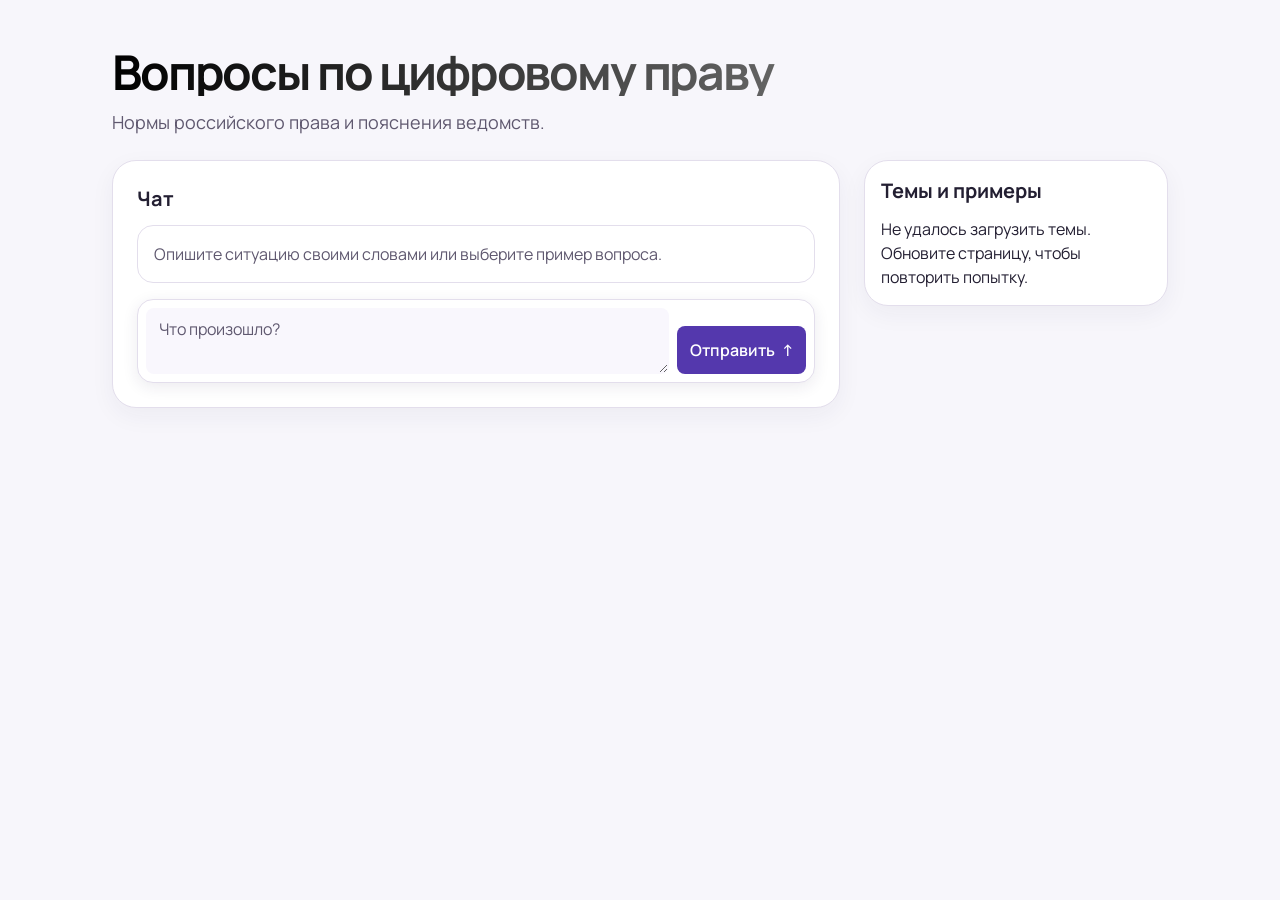
==== commit f5bfd33d: "Restore previous LegalBot design without the masthead" ====
--- a/site/index.html
+++ b/site/index.html
@@ -5,7 +5,7 @@
   <meta name="viewport" content="width=device-width, initial-scale=1">
   <title>LegalBot — вопросы по цифровому праву</title>
   <meta name="description" content="Справочный чат по цифровому праву России. Найдите ответ, прочитайте текст статьи и пояснения ведомств.">
-  <meta name="theme-color" content="#eef1ef">
+  <meta name="theme-color" content="#f7f6fb">
   <meta property="og:title" content="LegalBot — вопросы по цифровому праву">
   <meta property="og:description" content="Ответы на вопросы о персональных данных, покупках в интернете, электронной подписи и других темах цифрового права.">
   <link rel="icon" type="image/png" href="[data-uri]">
@@ -20,20 +20,25 @@
       <h1>Вопросы по цифровому праву</h1>
       <p>Нормы российского права и пояснения ведомств.</p>
     </header>
-    <section class="chat" aria-label="Чат">
-      <form id="question-form" class="question-form">
-        <label for="question">Ваш вопрос</label>
-        <textarea id="question" rows="3" minlength="3" maxlength="1200" required placeholder="Опишите ситуацию своими словами"></textarea>
-        <div class="question-actions">
-          <p class="keyboard-hint">Enter — отправить · Shift+Enter — новая строка</p>
-          <button id="send" type="submit">Отправить</button>
+    <section class="chat" aria-labelledby="chat-title">
+      <header class="chat-header">
+        <h2 id="chat-title">Чат</h2>
+      </header>
+      <div id="conversation" class="conversation" role="log" aria-label="Диалог">
+        <article class="message bot greeting">
+          <p>Опишите ситуацию своими словами или выберите пример вопроса.</p>
+        </article>
+      </div>
+      <form id="question-form">
+        <label for="question" class="sr-only">Ваш вопрос</label>
+        <div class="composer">
+          <textarea id="question" rows="2" minlength="3" maxlength="1200" required placeholder="Что произошло?"></textarea>
+          <button id="send">Отправить <span aria-hidden="true">↑</span></button>
         </div>
       </form>
-      <div id="conversation" class="conversation" role="log" aria-label="Диалог"></div>
-      <a class="ask-again" href="#question">Задать ещё вопрос</a>
     </section>
-    <aside class="topic-panel" aria-labelledby="topics-title">
-      <h2 id="topics-title">Темы и примеры</h2>
+    <aside class="topic-panel" aria-label="Темы и примеры вопросов">
+      <h2>Темы и примеры</h2>
       <div id="topics" aria-busy="true">
         <span class="sr-only">Загружаем темы</span>
         <div class="topic-skeleton" aria-hidden="true"></div>
--- a/site/style.css
+++ b/site/style.css
@@ -1,155 +1,93 @@
-@font-face {
-  font-family: "PT Serif";
-  src: url("./pt-serif-regular.ttf") format("truetype");
-  font-style: normal;
-  font-weight: 400;
-  font-display: swap;
-}
+@import url("https://fonts.googleapis.com/css2?family=Manrope:wght@400;500;600;700&display=swap");
 
 :root {
   color-scheme: light;
-  font-family: "Segoe UI", system-ui, sans-serif;
-  color: #152e3d;
-  background: #eef1ef;
-  line-height: 1.55;
-  scrollbar-color: #8b9c9e #eef1ef;
-  --ink: #152e3d;
-  --muted: #4b6069;
+  font-family: Manrope, system-ui, sans-serif;
+  color: #231f32;
+  background: #f7f6fb;
+  font-size: 1rem;
+  line-height: 1.5rem;
+  --accent: #5438ad;
+  --accent-hover: #442991;
+  --accent-soft: #eee9fb;
+  --muted: #5f586f;
+  --border: #e3deec;
   --paper: #fff;
-  --surface: #f8faf9;
-  --line: #c7d2d1;
-  --control-line: #879c9d;
-  --accent: #174b67;
-  --accent-hover: #103749;
-  --accent-soft: #e0edf1;
-  --rail: #183849;
-  --rail-open: #244b5c;
-  --rail-line: #537081;
-  --rail-ink: #f1f6f5;
-  --tab: #f1d286;
-  --radius: 14px;
+  --panel: #f9f7fd;
+  --motion: cubic-bezier(0.22, 1, 0.36, 1);
 }
 
 * { box-sizing: border-box; }
 body { margin: 0; }
-a {
-  color: var(--accent);
-  text-underline-offset: 0.2em;
-  overflow-wrap: anywhere;
-}
-a:hover { color: var(--accent-hover); }
+a { color: var(--accent); text-underline-offset: 0.2em; overflow-wrap: anywhere; }
 button, textarea, input { font: inherit; }
 button, summary { cursor: pointer; }
-:focus-visible {
-  outline: 2px solid var(--accent);
-  outline-offset: 3px;
-}
-::selection { background: var(--tab); color: var(--ink); }
+:focus-visible { outline: 2px solid var(--accent); outline-offset: 2px; }
+p { text-wrap: pretty; }
+h1, h2, h3 { text-wrap: balance; }
 
 .skip-link {
   position: absolute;
   z-index: 2;
-  inset: 12px auto auto 12px;
-  clip-path: inset(50%);
-  padding: 12px 16px;
-  border-radius: 8px;
-  background: var(--paper);
-}
-.skip-link:focus { clip-path: none; }
-
-.workspace, .admin {
+  top: 8px;
+  left: 8px;
+  transform: translateY(-150%);
+  padding: 8px 12px;
+  border-radius: 8px;
+  background: var(--paper);
+}
+.skip-link:focus { transform: none; }
+.workspace {
+  max-width: 1120px;
   margin-inline: auto;
-  padding: clamp(36px, 6vw, 80px) clamp(20px, 4vw, 52px);
+  padding-inline: 32px;
 }
 .workspace {
   display: grid;
-  grid-template-columns: minmax(0, 1fr) minmax(290px, 33%);
+  grid-template-columns: minmax(0, 1fr) minmax(0, 304px);
   align-items: start;
-  gap: 32px;
-  max-width: 1264px;
-}
-.workspace > .intro { grid-column: 1 / -1; }
-
+  gap: 24px;
+  padding-block: 48px;
+}
+.intro { grid-column: 1 / -1; }
 .intro h1 {
+  max-width: 680px;
   margin: 0;
-  max-width: 24ch;
-  font-family: "PT Serif", Georgia, serif;
-  font-size: clamp(2.35rem, 5vw, 4.4rem);
-  font-weight: 400;
-  line-height: 1.04;
-  letter-spacing: -0.035em;
-  text-wrap: balance;
+  font-size: 3rem;
+  line-height: 1;
+  letter-spacing: -0.045em;
+  font-weight: 700;
+  color: #211835;
+}
+@supports (background-clip: text) {
+  .intro h1 {
+    background-image: linear-gradient(90deg, #000, #666);
+    background-clip: text;
+    color: transparent;
+  }
 }
 .intro p {
+  max-width: 680px;
   margin: 12px 0 0;
-  max-width: 65ch;
   color: var(--muted);
-  font-size: clamp(1rem, 1.5vw, 1.125rem);
-}
-
-.question-form, .stats-form {
-  padding: clamp(18px, 3vw, 30px);
-  border: 1px solid var(--line);
-  border-radius: var(--radius);
-  background: var(--paper);
-}
-.question-form label, .stats-form label {
-  display: block;
-  margin-bottom: 10px;
   font-size: 1.125rem;
-  font-weight: 650;
-}
-textarea, input {
+  line-height: 1.75rem;
+}
+.chat, .topic-panel {
+  border: 1px solid var(--border);
+  border-radius: 24px;
+  background: var(--paper);
+  box-shadow: 0 8px 24px rgb(49 34 81 / 5%);
   min-width: 0;
-  padding: 12px 14px;
-  color: var(--ink);
-  caret-color: var(--accent);
-  border: 1px solid var(--control-line);
-  border-radius: 8px;
-  background: var(--surface);
-}
-textarea {
-  display: block;
-  width: 100%;
-  min-height: 104px;
-  resize: vertical;
-  scroll-margin-top: 20px;
-}
-textarea::placeholder { color: var(--muted); }
-
-.question-actions, .composer {
-  display: flex;
-  align-items: stretch;
-  gap: 12px;
-}
-.question-actions {
-  align-items: center;
-  justify-content: space-between;
-  margin-top: 16px;
-}
-.question-actions button { margin-inline-start: auto; }
-.keyboard-hint {
-  margin: 0;
-  color: var(--muted);
-  font-size: 0.8125rem;
-}
-
-button {
-  min-height: 44px;
-  padding: 10px 18px;
-  border: 1px solid transparent;
-  border-radius: 8px;
-  background: var(--accent);
-  color: #fff;
-  font-weight: 650;
-}
-button:hover:not(:disabled) { background: var(--accent-hover); }
-button:disabled {
-  background: var(--accent-soft);
-  color: var(--accent);
-  cursor: wait;
-}
-
+}
+.chat { padding: 24px; }
+.chat-header, .topic-panel > h2 { margin-bottom: 12px; }
+.chat-header h2, .topic-panel > h2 {
+  font-size: 1.25rem;
+  line-height: 1.75rem;
+  font-weight: 700;
+}
+.chat-header h2 { margin: 0; }
 .conversation {
   display: grid;
   grid-template-columns: minmax(0, 1fr);
@@ -158,220 +96,178 @@
 .message {
   min-width: 0;
   overflow-wrap: anywhere;
-  scroll-margin-block-start: 20px;
-}
-.message:first-child { margin-top: 24px; }
+  scroll-margin-block-start: 24px;
+  animation: message-in 500ms var(--motion) both;
+}
+@keyframes message-in {
+  from { opacity: 0; transform: translateY(8px); }
+  to { opacity: 1; transform: none; }
+}
 .message p { margin: 0; }
-.message .answer { max-width: 70ch; }
+.message .answer { max-width: 65ch; }
 .message .answer + .answer { margin-top: 12px; }
 .message.bot {
-  padding: clamp(16px, 3vw, 28px);
-  border: 1px solid var(--line);
-  border-radius: var(--radius);
+  padding: 16px;
+  background: var(--panel);
+  border: 1px solid var(--border);
+  border-radius: 16px;
+}
+.message.greeting {
+  color: var(--muted);
   background: var(--paper);
 }
 .message.user {
   max-width: 88%;
-  padding: 10px 16px;
+  padding: 8px 16px;
+  background: var(--accent-soft);
+  color: #31204e;
   justify-self: end;
-  border-radius: 12px 12px 3px 12px;
-  background: var(--accent-soft);
   white-space: pre-wrap;
+  border-radius: 12px;
 }
 .message h2 {
-  margin: 4px 0 12px;
-  font-size: clamp(1.25rem, 2vw, 1.65rem);
-  line-height: 1.23;
+  font-size: 1.25rem;
+  line-height: 1.75rem;
+  margin: 4px 0 8px;
 }
 .message h3 {
-  margin: 22px 0 6px;
   font-size: 1rem;
-  line-height: 1.4;
-}
-.category {
-  color: var(--muted);
-  font-size: 0.875rem;
-}
-.sources { margin: 0; padding-inline-start: 20px; }
-.sources li + li { margin-top: 10px; }
+  line-height: 1.5rem;
+  margin: 16px 0 4px;
+}
+.category { color: var(--muted); font-size: 0.875rem; line-height: 1.25rem; }
+.sources { margin: 0; padding-inline-start: 16px; }
+.sources li + li { margin-top: 8px; }
 .sources li p { color: var(--muted); }
-
-.legal-norms details { border-top: 1px solid var(--line); }
-.legal-norms details:last-child { border-bottom: 1px solid var(--line); }
-.legal-norms details > a {
-  display: inline-block;
-  margin: 2px 0 8px;
-}
+.legal-norms details {
+  padding: 8px 12px;
+  border: 1px solid var(--border);
+  border-radius: 8px;
+  background: var(--panel);
+}
+.legal-norms details + details { margin-top: 8px; }
 .legal-norms blockquote {
-  max-width: 70ch;
-  margin: 0 0 12px;
-  padding: 12px 14px;
-  border-radius: 8px;
-  background: var(--surface);
+  max-width: 65ch;
+  margin: 8px 0 0;
+  padding: 12px;
+  border-radius: 4px;
+  background: var(--paper);
   white-space: pre-wrap;
 }
-.ask-again {
-  display: inline-block;
-  padding-block: 11px;
-  font-weight: 650;
-}
-.conversation:empty + .ask-again { display: none; }
-
-summary {
-  display: flex;
-  align-items: center;
-  justify-content: space-between;
-  gap: 14px;
-  min-height: 44px;
-  padding-block: 10px;
-  font-weight: 650;
-}
-summary::-webkit-details-marker { display: none; }
-summary::after {
-  content: "";
-  width: 6px;
-  height: 6px;
-  flex: none;
-  margin-inline-end: 3px;
-  border-inline-end: 2px solid currentColor;
-  border-block-end: 2px solid currentColor;
-  transform: rotate(45deg);
-  transition: transform 180ms ease-out;
-}
-details[open] > summary::after { transform: rotate(225deg); }
-.legal-norms summary { color: var(--accent); }
-.legal-norms summary:hover { color: var(--accent-hover); }
-
-.topic-panel {
+summary { color: var(--accent); font-weight: 600; text-wrap: pretty; }
+summary:hover, a:hover { color: var(--accent-hover); }
+.topic-panel { padding: 16px; }
+.topic-panel > h2 { margin-top: 0; }
+.topic {
+  padding: 8px;
+  border: 1px solid var(--border);
+  border-radius: 8px;
+}
+.topic + .topic { margin-top: 8px; }
+.topic[open] { background: var(--panel); }
+.topic summary { font-size: 0.875rem; line-height: 1.25rem; }
+.topic-skeleton {
+  height: 40px;
+  border-radius: 8px;
+  background: var(--panel);
+}
+.topic-skeleton + .topic-skeleton { margin-top: 8px; }
+.chat form {
+  position: sticky;
+  z-index: 1;
+  bottom: 8px;
+  margin-top: 16px;
+}
+.composer { display: flex; align-items: stretch; gap: 8px; }
+.chat .composer {
+  padding: 8px;
+  border: 1px solid var(--border);
+  border-radius: 16px;
+  background: var(--paper);
+  box-shadow: 0 4px 16px rgb(49 34 81 / 9%);
+}
+textarea, input {
   min-width: 0;
-  padding: clamp(18px, 2.5vw, 26px);
-  border-radius: var(--radius);
-  background: var(--rail);
-  color: var(--rail-ink);
-}
-.topic-panel h2 {
-  margin: 0 0 13px;
-  font-size: 1.25rem;
-  line-height: 1.3;
-  font-weight: 650;
-}
-.topic {
-  border-top: 1px solid var(--rail-line);
-}
-.topic summary {
-  margin-inline: -8px;
-  padding-inline: 8px;
-  border-radius: 6px;
-  font-size: 0.9375rem;
-  line-height: 1.32;
-}
-.topic summary:hover { background: var(--rail-open); }
-.topic-panel :focus-visible { outline-color: var(--tab); }
-.topic[open] {
-  margin-inline: -8px;
-  padding: 0 8px 8px;
-  background: var(--rail-open);
-}
-.topic[open] > summary { color: var(--tab); }
-.topic-skeleton {
-  height: 45px;
-  border-top: 1px solid var(--rail-line);
-}
+  flex: 1;
+  padding: 8px 12px;
+  color: inherit;
+  border: 1px solid #a79bbf;
+  border-radius: 8px;
+  background: var(--paper);
+}
+textarea { resize: vertical; }
+.chat textarea {
+  border-color: transparent;
+  background: var(--panel);
+}
+textarea::placeholder { color: var(--muted); }
+button {
+  padding: 8px 12px;
+  border: 1px solid transparent;
+  border-radius: 8px;
+  background: var(--accent);
+  color: #fff;
+  font-weight: 600;
+  transition: transform 500ms var(--motion), opacity 300ms var(--motion);
+}
+#send { align-self: end; min-height: 48px; }
+#send span { margin-inline-start: 4px; }
+button:hover:not(:disabled) { background: var(--accent-hover); }
+button:active:not(:disabled) { transform: scale(0.98); }
+button:disabled { opacity: 0.55; cursor: wait; }
 .choice {
   display: block;
   margin-top: 8px;
   text-align: left;
   color: var(--accent);
   background: var(--accent-soft);
-}
-.choice:hover:not(:disabled) { background: #d0e3eb; }
-.topic .choice {
-  width: 100%;
-  margin-top: 4px;
-  padding: 9px 10px;
-  border-color: transparent;
-  color: var(--rail-ink);
-  background: transparent;
-  font-size: 0.875rem;
-  font-weight: 500;
-  line-height: 1.4;
-}
-.topic .choice:hover:not(:disabled) {
-  background: var(--rail);
-  border-color: var(--rail-line);
-}
-
-.admin { max-width: 880px; }
-.admin .intro { margin: 20px 0 30px; }
-.admin .intro h1 { font-size: clamp(2.3rem, 5vw, 3.8rem); }
-.back { display: inline-block; font-weight: 650; }
-.stats-form { max-width: 620px; }
-.stats-form input { flex: 1; }
-#status { margin: 0; }
-#status:not(:empty) { margin-top: 16px; }
-#stats { margin-top: 28px; }
-#stats > p {
-  margin: 0 0 16px;
-  font-size: 1.125rem;
-  font-weight: 650;
-}
-#stats section {
-  padding: 16px 0;
-  border-top: 1px solid var(--line);
-}
-#stats h2 {
-  margin: 0 0 8px;
-  font-size: 1.125rem;
-}
-#stats section p { margin: 0; color: var(--muted); }
+  font-weight: 600;
+}
+.choice:hover:not(:disabled) { background: #e7dff8; }
+.topic .choice { font-size: 0.875rem; line-height: 1.25rem; }
+
+.shell { max-width: 760px; margin-inline: auto; padding: 40px 24px; }
+.header { margin-bottom: 24px; }
+.header h1 { margin: 0; font-size: 2.25rem; line-height: 2.5rem; }
+.header p { margin: 8px 0 0; color: var(--muted); }
+.stats-form label { display: block; margin-bottom: 4px; }
+#stats section { border: 1px solid var(--border); border-radius: 12px; padding: 12px; margin-top: 12px; }
+#stats h2 { font-size: 1.125rem; line-height: 1.75rem; margin: 0 0 8px; }
 .chart-row {
   display: grid;
   align-items: center;
-  grid-template-columns: minmax(0, 2fr) minmax(0, 1fr) minmax(2ch, max-content);
-  gap: 6px 16px;
-  min-height: 34px;
-  overflow-wrap: anywhere;
-  font-size: 0.9375rem;
-}
-.chart-row span:last-child {
-  text-align: right;
-  font-variant-numeric: tabular-nums;
-}
-meter { width: 100%; accent-color: var(--accent); }
-meter::-webkit-meter-optimum-value { background: var(--accent); }
-meter::-moz-meter-bar { background: var(--accent); }
-
+  grid-template-columns: minmax(0, 2fr) minmax(0, 1fr) 2.5rem;
+  gap: 8px;
+  font-size: 0.875rem;
+  line-height: 1.25rem;
+}
+.chart-row span:last-child { text-align: right; font-variant-numeric: tabular-nums; }
+meter { width: 100%; }
+.back { display: inline-block; margin-top: 16px; }
 .sr-only {
   position: absolute;
   width: 1px;
   height: 1px;
+  padding: 0;
+  margin: 0;
   overflow: hidden;
   clip-path: inset(50%);
   white-space: nowrap;
 }
 
-@media (max-width: 760px) {
-  .workspace {
-    grid-template-columns: minmax(0, 1fr);
-    gap: 22px;
-  }
-  .workspace .intro h1 { max-width: 20ch; }
-}
-@media (max-width: 480px), (pointer: coarse) {
-  .keyboard-hint { display: none; }
+@media (max-width: 780px) {
+  .workspace { grid-template-columns: minmax(0, 1fr); padding-block: 32px; }
+  .workspace { padding-inline: 16px; }
+  .intro h1 { font-size: 2.25rem; line-height: 2.5rem; }
 }
 @media (max-width: 480px) {
-  .question-actions > button { width: 100%; }
+  .workspace { gap: 16px; }
+  .chat, .topic-panel { padding: 12px; border-radius: 16px; }
+  .conversation { gap: 12px; }
+  .message.bot { padding: 12px; border-radius: 12px; }
   .message.user { max-width: 95%; }
-  .stats-form .composer { flex-direction: column; }
-  .chart-row {
-    grid-template-columns: minmax(0, 1fr) max-content;
-    gap: 0 10px;
-    padding-block: 5px;
-  }
-  .chart-row meter { grid-row: 2; }
-  .chart-row span:last-child { grid-area: 1 / 2 / 3; }
+  #send span { display: none; }
 }
 @media (prefers-reduced-motion: reduce) {
-  summary::after { transition: none; }
-}
+  *, *::before, *::after { animation: none !important; transition: none !important; }
+}
